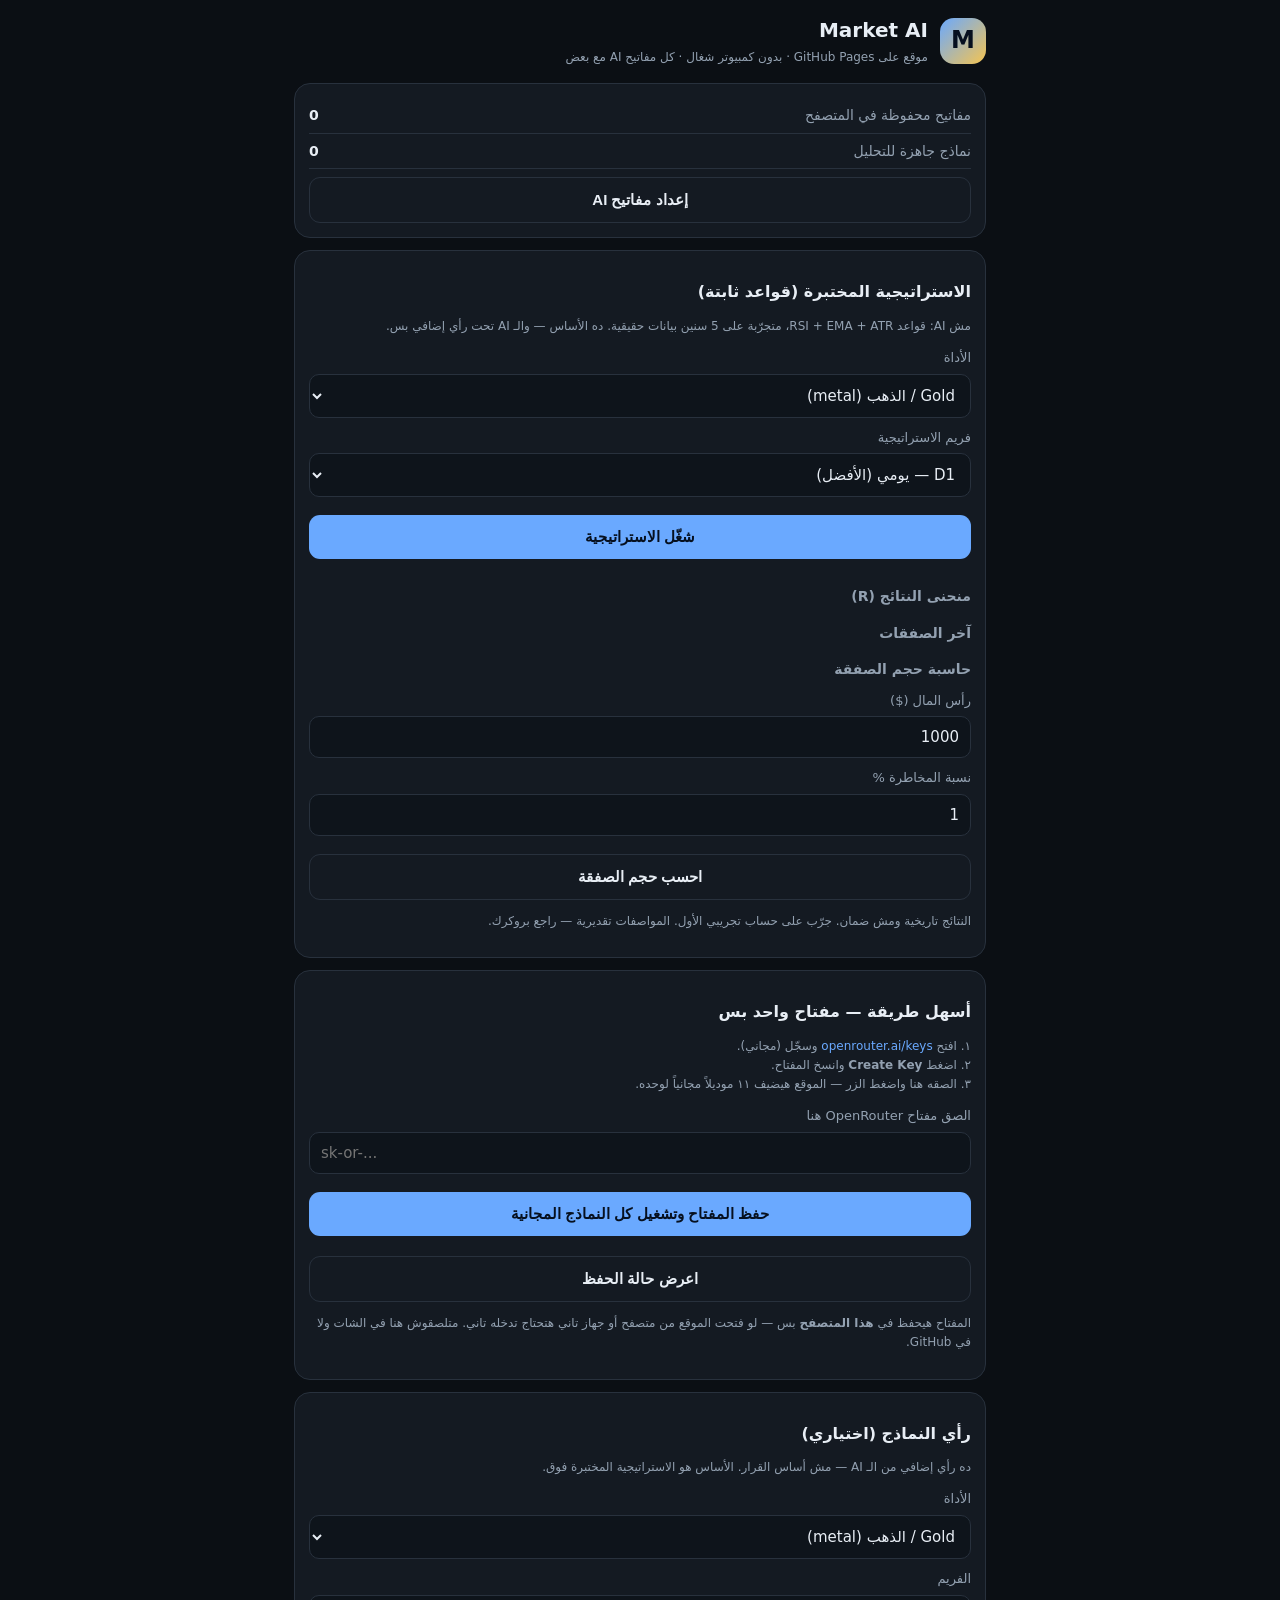
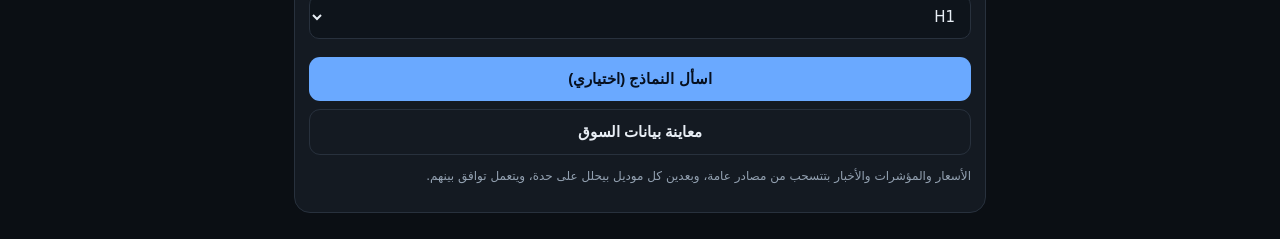
==== index.html @ bf94ded1 "Add backtested rule strategy and risk calculator" ====
<!doctype html>
<html lang="ar" dir="rtl">
<head>
<meta charset="utf-8">
<meta name="viewport" content="width=device-width, initial-scale=1, viewport-fit=cover">
<meta name="theme-color" content="#0b0f14">
<meta name="apple-mobile-web-app-capable" content="yes">
<meta name="mobile-web-app-capable" content="yes">
<title>Market AI — صفقة مدروسة بكل النماذج</title>
<link rel="manifest" href="manifest.webmanifest">
<link rel="apple-touch-icon" href="apple-touch-icon.png">
<link rel="stylesheet" href="style.css?v=8">
</head>
<body>
<header>
  <div class="logo">M</div>
  <div>
    <h1>Market AI</h1>
    <p class="sub">موقع على GitHub Pages · بدون كمبيوتر شغال · كل مفاتيح AI مع بعض</p>
  </div>
</header>

<div class="card">
  <div class="row"><span class="k">مفاتيح محفوظة في المتصفح</span><span class="v" id="keyCount">0</span></div>
  <div class="row"><span class="k">نماذج جاهزة للتحليل</span><span class="v" id="modelCount">0</span></div>
  <button class="ghost" onclick="toggleSettings()">إعداد مفاتيح AI</button>
</div>

<div class="card" id="strategyCard">
  <h2>الاستراتيجية المختبرة (قواعد ثابتة)</h2>
  <p class="note">مش AI: قواعد RSI + EMA + ATR، متجرّبة على 5 سنين بيانات حقيقية. ده الأساس — والـ AI تحت رأي إضافي بس.</p>
  <label>الأداة<select id="stratSymbol"></select></label>
  <label>فريم الاستراتيجية<select id="stratTf">
    <option value="D1" selected>D1 — يومي (الأفضل)</option>
    <option value="H4">H4 — 4 ساعات</option>
    <option value="H1">H1 — ساعة</option>
  </select></label>
  <button id="stratBtn" onclick="runStrategy()">شغّل الاستراتيجية</button>
  <p class="note" id="stratMsg"></p>
  <div id="stratStats" class="chips"></div>
  <div id="stratSignal"></div>
  <h3>منحنى النتائج (R)</h3>
  <div id="equityChart"></div>
  <h3>آخر الصفقات</h3>
  <div id="stratTrades"></div>
  <h3>حاسبة حجم الصفقة</h3>
  <label>رأس المال ($)<input id="acctSize" type="number" inputmode="decimal" min="1" value="1000"></label>
  <label>نسبة المخاطرة %<input id="riskPct" type="number" inputmode="decimal" min="0.1" step="0.1" value="1"></label>
  <button class="ghost" onclick="calcRisk()">احسب حجم الصفقة</button>
  <div id="riskOut" class="note"></div>
  <p class="note">النتائج تاريخية ومش ضمان. جرّب على حساب تجريبي الأول. المواصفات تقديرية — راجع بروكرك.</p>
</div>

<div class="card" id="quickCard">
  <h2>أسهل طريقة — مفتاح واحد بس</h2>
  <p class="note">١. افتح <a href="https://openrouter.ai/keys" target="_blank" rel="noopener">openrouter.ai/keys</a> وسجّل (مجاني).<br>٢. اضغط <b>Create Key</b> وانسخ المفتاح.<br>٣. الصقه هنا واضغط الزر — الموقع هيضيف ١١ موديلاً مجانياً لوحده.</p>
  <label>الصق مفتاح OpenRouter هنا<input id="quickKey" type="password" dir="ltr" autocomplete="off" placeholder="sk-or-..."></label>
  <button onclick="quickSetup()">حفظ المفتاح وتشغيل كل النماذج المجانية</button>
  <p class="note" id="quickMsg"></p>
  <button class="ghost" onclick="showSaveStatus()">اعرض حالة الحفظ</button>
  <p class="note">المفتاح هيحفظ في <b>هذا المتصفح</b> بس — لو فتحت الموقع من متصفح أو جهاز تاني هتحتاج تدخله تاني. متلصقوش هنا في الشات ولا في GitHub.</p>
</div>

<div class="card" id="settings" style="display:none">
  <h2>المزودون</h2>
  <div id="providerList"></div>
  <h2>إضافة / تعديل مزود</h2>
  <label>الاسم<input id="pName" placeholder="groq / openrouter / gemini ..."></label>
  <label>Base URL<input id="pUrl" dir="ltr" placeholder="https://api.groq.com/openai/v1"></label>
  <label>الموديل<input id="pModel" dir="ltr" placeholder="llama-3.3-70b-versatile"></label>
  <label>API key (مخفي)<input id="pKey" type="password" dir="ltr" autocomplete="off" placeholder="اتركه فاضي عشان تحافظ على المفتاح الحالي"></label>
  <button onclick="saveProvider()">حفظ المزود</button>
  <button class="ghost" onclick="addTemplates()">أضف قوالب المزودين المجانيين</button>
  <h2>كل النماذج المجانية بمفتاح واحد</h2>
  <button class="ghost" onclick="addFreeModels('openrouter')">أضف كل نماذج OpenRouter المجانية (11)</button>
  <button class="ghost" onclick="addFreeModels('groq')">أضف كل نماذج Groq المجانية (4)</button>
  <button class="ghost" onclick="addFreeModels('cerebras')">أضف كل نماذج Cerebras المجانية (2)</button>
  <p class="note">لازم تحفظ مفتاح المزود الأول (من الإعدادات فوق)، وبعدين اضغط الزر — كل الموديلات هتتحلل في نفس الوقت. المفاتيح بتتخزن في هذا المتصفح فقط (localStorage)، ومش موجودة على GitHub ولا في أي ملف. متشاركهوش في الشات.</p>
</div>

<div class="card">
  <h2>رأي النماذج (اختياري)</h2>
  <p class="note">ده رأي إضافي من الـ AI — مش أساس القرار. الأساس هو الاستراتيجية المختبرة فوق.</p>
  <label>الأداة<select id="symbol"></select></label>
  <label>الفريم<select id="interval">
    <option>M15</option><option>M30</option><option selected>H1</option><option>H4</option><option>D1</option>
  </select></label>
  <button id="runBtn" onclick="analyze()">اسأل النماذج (اختياري)</button>
  <button class="ghost" onclick="preview()">معاينة بيانات السوق</button>
  <p class="note">الأسعار والمؤشرات والأخبار بتتسحب من مصادر عامة، وبعدين كل موديل بيحلل على حدة، ويتعمل توافق بينهم.</p>
</div>

<div id="err" class="err"></div>
<div id="loading" class="note" style="display:none">جاري سحب بيانات السوق...</div>

<div class="card" id="snapshot" style="display:none">
  <h2>بيانات السوق</h2>
  <div id="snapInfo"></div>
  <h3>المؤشرات</h3><div id="snapInd" class="chips"></div>
  <h3>السوق الماكرو</h3><div id="snapMacro" class="chips"></div>
  <h3>الأخبار</h3><ul id="snapNews"></ul>
</div>

<div class="card" id="result" style="display:none">
  <div class="row"><span class="k">الصفقة المقترحة</span><span class="badge" id="bias">-</span></div>
  <div class="bar"><i id="confBar"></i></div>
  <div class="row"><span class="k">الثقة</span><span class="v" id="confText">-</span></div>
  <div class="row"><span class="k">الأداة / الفريم</span><span class="v" id="inst">-</span></div>
  <div class="row"><span class="k">الدخول</span><span class="v" id="entry">-</span></div>
  <div class="row"><span class="k">الوقف</span><span class="v" id="sl">-</span></div>
  <div class="row"><span class="k">الأهداف</span><span class="v" id="tp">-</span></div>
  <div class="row"><span class="k">العائد/المخاطرة</span><span class="v" id="rr">-</span></div>
  <div class="row"><span class="k">الإلغاء</span><span class="v" id="inv">-</span></div>
  <div class="row"><span class="k">شروط الدخول</span><span class="v" id="wait">-</span></div>
  <div class="row"><span class="k">التوافق</span><span class="v" id="agree">-</span></div>
  <p id="thesis"></p>
  <b class="k">العوامل:</b><ul id="factors"></ul>
  <div class="row"><span class="k">الأخبار</span><span class="v" id="newsImpact">-</span></div>
  <div class="row"><span class="k">تحذير</span><span class="v" id="risk">-</span></div>
  <h3>قراءة كل موديل</h3><div id="providersResult"></div>
  <h3>بيانات السوق المستخدمة</h3><div id="resultMarket"></div>
  <p class="note" id="stamp"></p>
</div>

<script src="app.js?v=8"></script>
</body>
</html>
---- style.css ----
:root{--bg:#0b0f14;--card:#141a22;--line:#28313d;--txt:#e8eef5;--dim:#93a1b1;--gold:#f5c451;--blue:#6aa9ff;--green:#43c77a;--red:#f2685e}
*{box-sizing:border-box}
body{margin:0;background:var(--bg);color:var(--txt);font-family:system-ui,-apple-system,"Segoe UI",Tahoma,sans-serif;padding:14px;max-width:720px;margin:auto;line-height:1.6}
header{display:flex;gap:12px;align-items:center;margin-bottom:16px}
.logo{width:46px;height:46px;border-radius:14px;background:linear-gradient(135deg,#6aa9ff,#f5c451);color:#06101f;display:grid;place-items:center;font-weight:900;font-size:24px}
h1{font-size:20px;margin:0}h2{font-size:16px;margin:14px 0 8px}h3{font-size:14px;margin:14px 0 6px;color:var(--dim)}
.sub{color:var(--dim);font-size:12px;margin:2px 0 0}
.card{background:var(--card);border:1px solid var(--line);border-radius:16px;padding:14px;margin-bottom:12px}
.row{display:flex;justify-content:space-between;gap:10px;padding:6px 0;border-bottom:1px solid var(--line);font-size:14px}
.row:last-child{border-bottom:0}.k{color:var(--dim)}.v{font-weight:700;text-align:left;word-break:break-word}
label{display:block;font-size:13px;color:var(--dim);margin:10px 0}
input,select{width:100%;margin-top:5px;padding:11px;border-radius:10px;border:1px solid var(--line);background:#0e141b;color:var(--txt);font-size:15px;font-family:inherit}
button{width:100%;padding:13px;border:0;border-radius:11px;background:var(--blue);color:#06101f;font-size:15px;font-weight:800;cursor:pointer;margin-top:8px}
button:disabled{background:#3d4652;color:#9aa6b4;cursor:not-allowed}
button.ghost{background:transparent;border:1px solid var(--line);color:var(--txt)}
button.mini{width:auto;padding:6px 12px;margin:4px 4px 0 0;font-size:12px;background:#263241;color:var(--txt)}
button.danger{background:#4a2424;color:#ffb3ae}
.badge{display:inline-block;padding:4px 12px;border-radius:999px;font-weight:900}
.buy{background:rgba(67,199,122,.18);color:var(--green)}
.sell{background:rgba(242,104,94,.18);color:var(--red)}
.wait{background:rgba(147,161,177,.2);color:var(--dim)}
.bar{height:8px;background:#222b36;border-radius:99px;overflow:hidden;margin:10px 0}
.bar>i{display:block;height:100%;background:var(--gold)}
ul{padding-inline-start:20px;margin:6px 0;font-size:14px}
a{color:var(--blue);text-decoration:none}
.provider{background:#0e141b;border:1px solid var(--line);border-radius:12px;padding:10px;margin:8px 0;font-size:14px}
.chips{display:flex;flex-wrap:wrap;gap:6px;margin:8px 0}
.chip{background:#0e141b;border:1px solid var(--line);border-radius:99px;padding:4px 10px;font-size:12px;color:var(--dim)}
.chip b{color:var(--txt)}
.tiny{font-size:12px;color:var(--dim)}
.note{color:var(--dim);font-size:12px}
.err{color:var(--red);font-size:13px;margin:8px 0}
.equity{width:100%;height:140px;background:#0e141b;border:1px solid var(--line);border-radius:12px;margin:6px 0}
.pos{color:var(--green)}.neg{color:var(--red)}
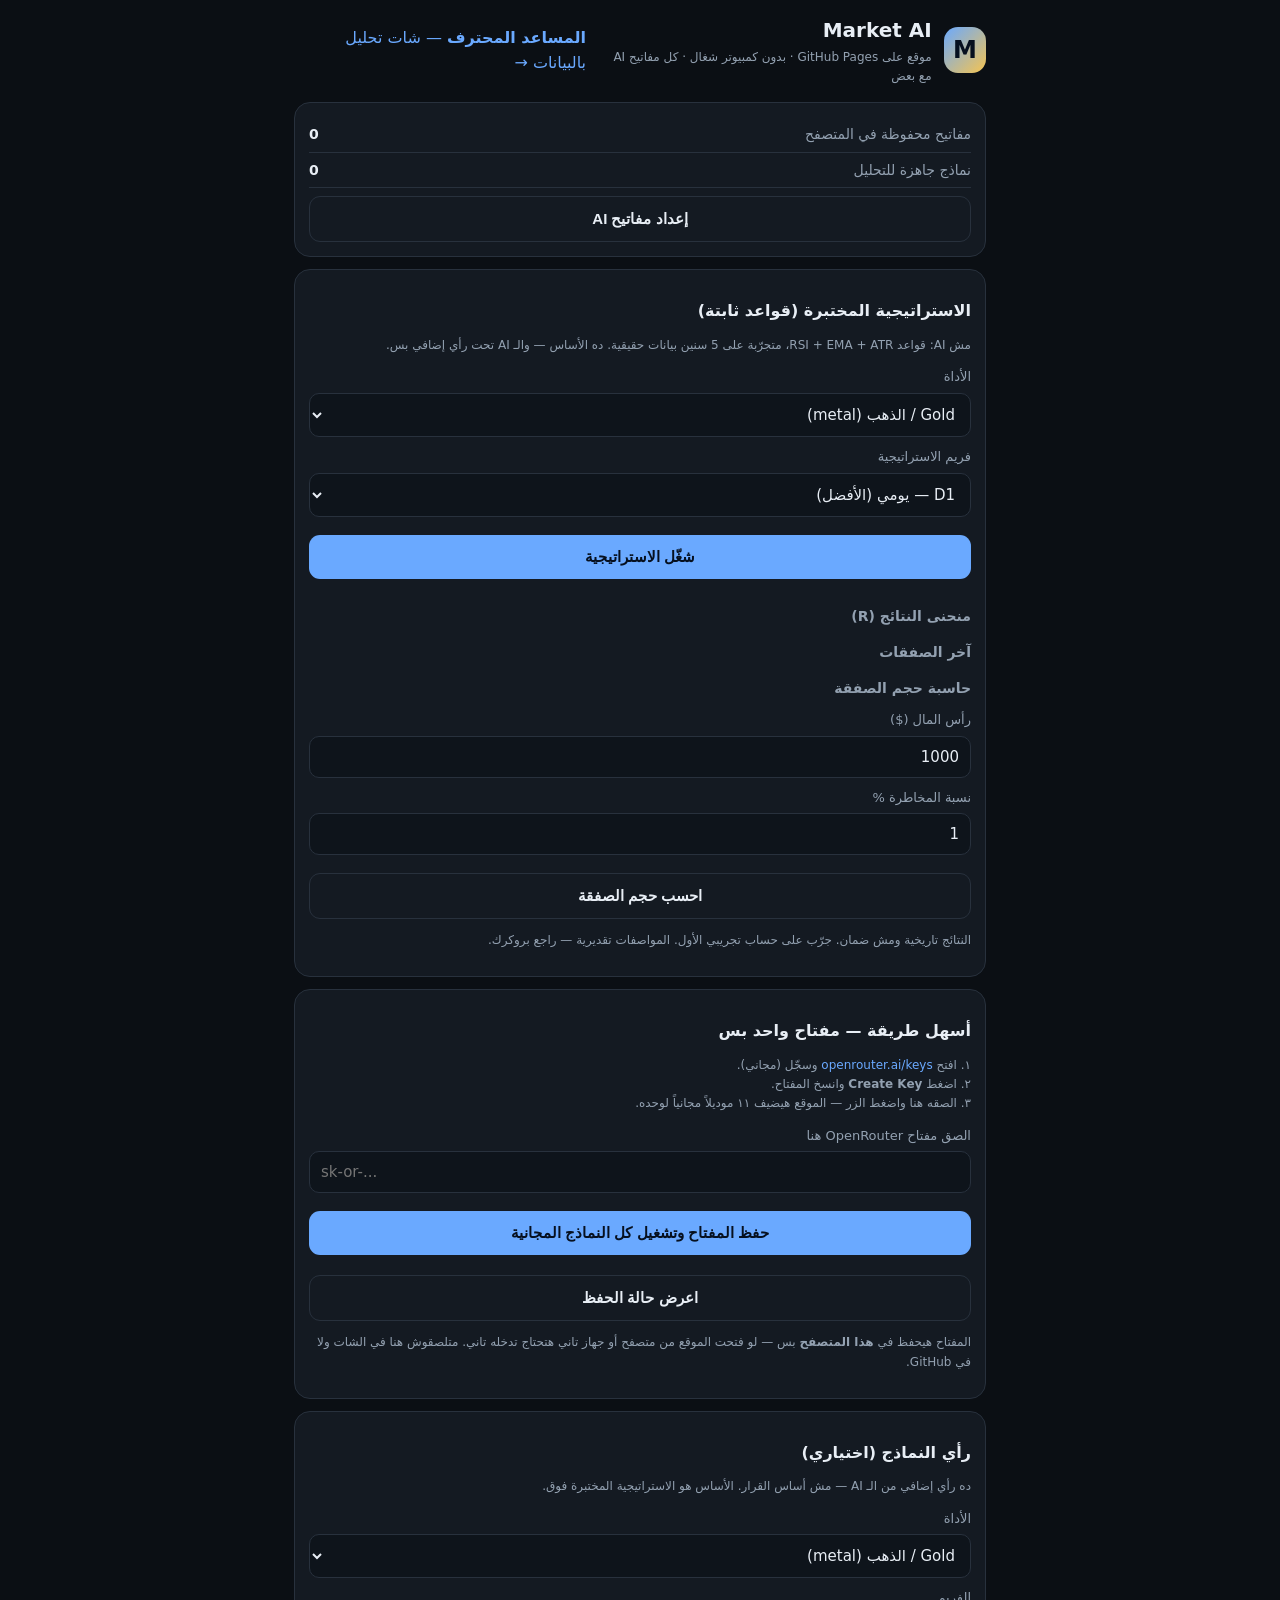
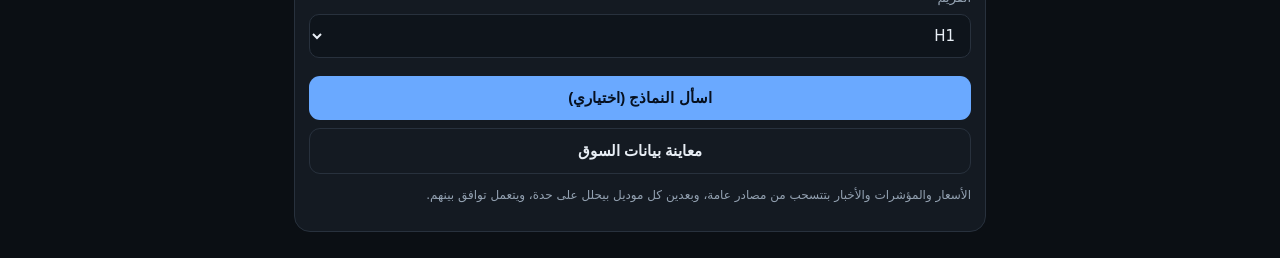
==== commit 8d7e22b9: "Add Market AI Pro chat assistant with grounded context and local AI bridge" ====
--- a/index.html
+++ b/index.html
@@ -9,7 +9,7 @@
 <title>Market AI — صفقة مدروسة بكل النماذج</title>
 <link rel="manifest" href="manifest.webmanifest">
 <link rel="apple-touch-icon" href="apple-touch-icon.png">
-<link rel="stylesheet" href="style.css?v=8">
+<link rel="stylesheet" href="style.css?v=9">
 </head>
 <body>
 <header>
@@ -18,6 +18,9 @@
     <h1>Market AI</h1>
     <p class="sub">موقع على GitHub Pages · بدون كمبيوتر شغال · كل مفاتيح AI مع بعض</p>
   </div>
+  <nav class="pro-nav" style="margin-inline-start:auto">
+    <a href="pro.html"><b>المساعد المحترف</b> — شات تحليل بالبيانات →</a>
+  </nav>
 </header>
 
 <div class="card">
@@ -122,6 +125,6 @@
   <p class="note" id="stamp"></p>
 </div>
 
-<script src="app.js?v=8"></script>
+<script src="app.js?v=9"></script>
 </body>
 </html>
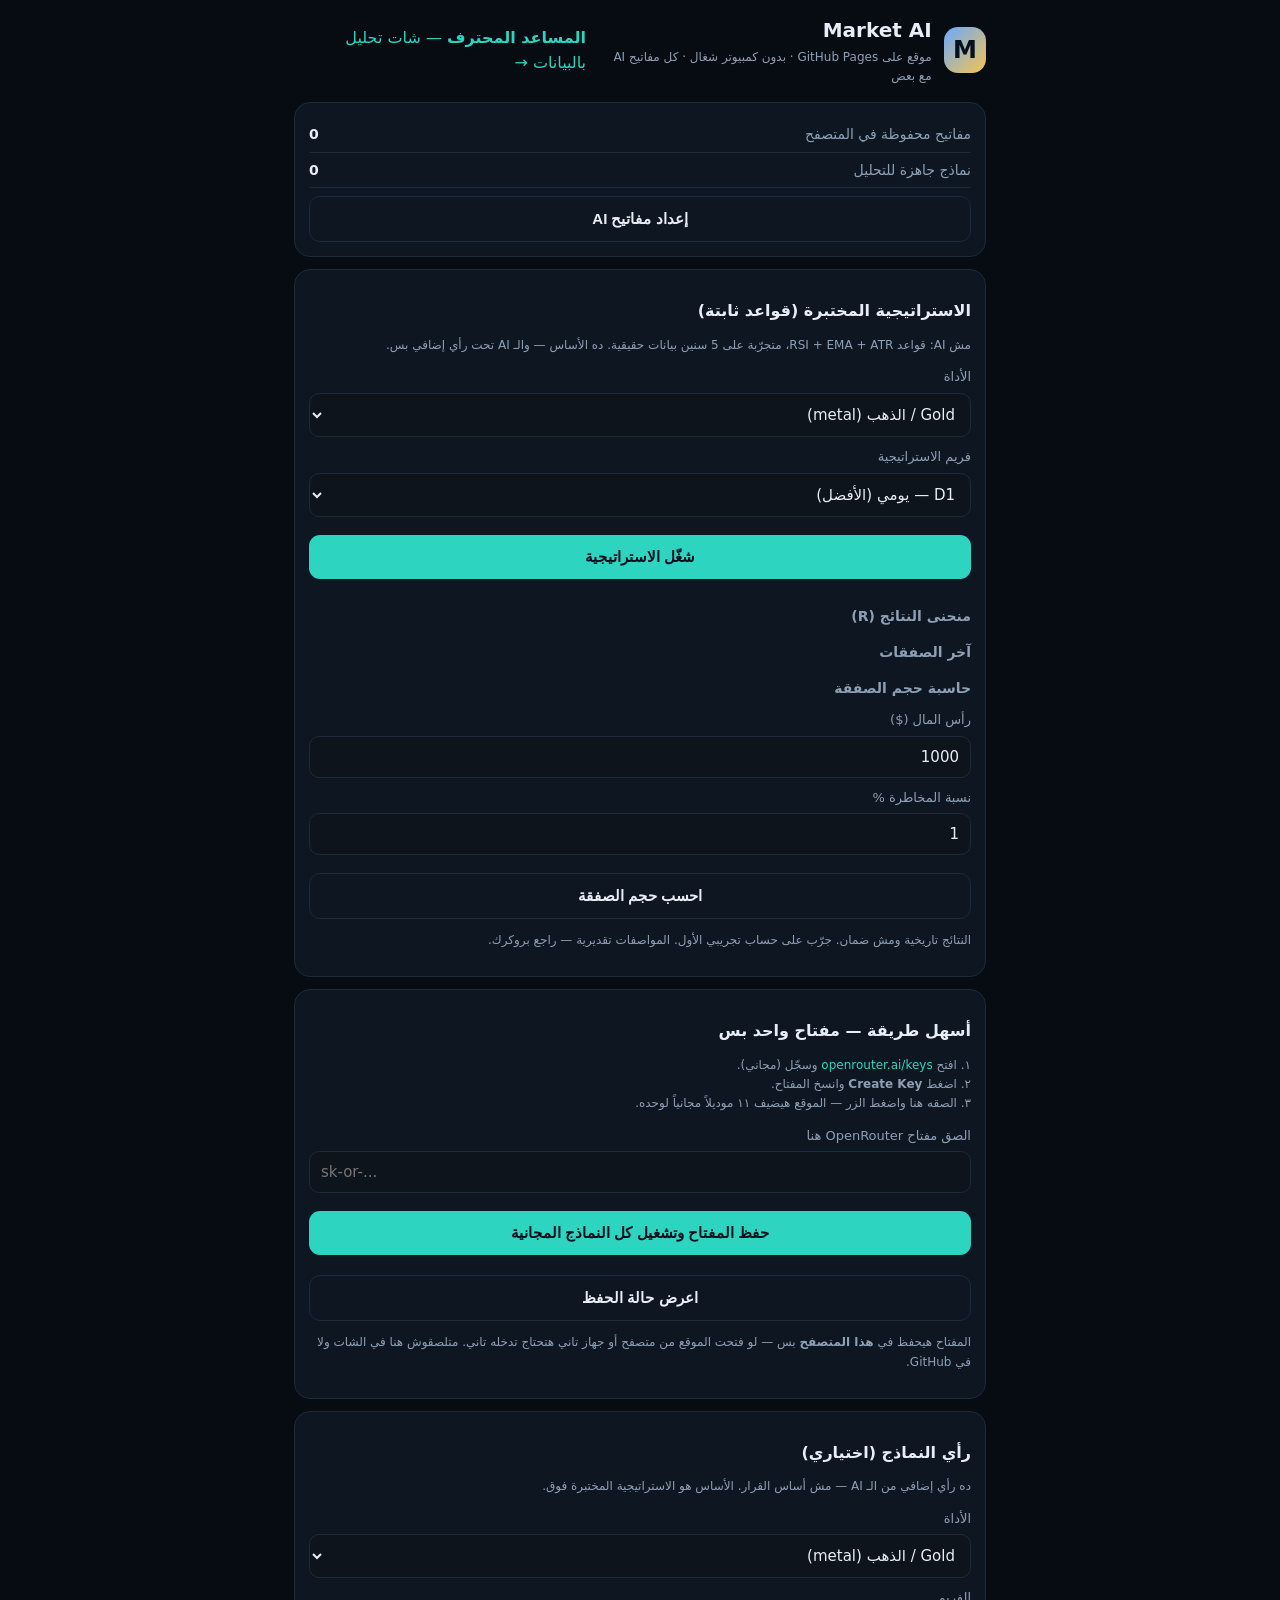
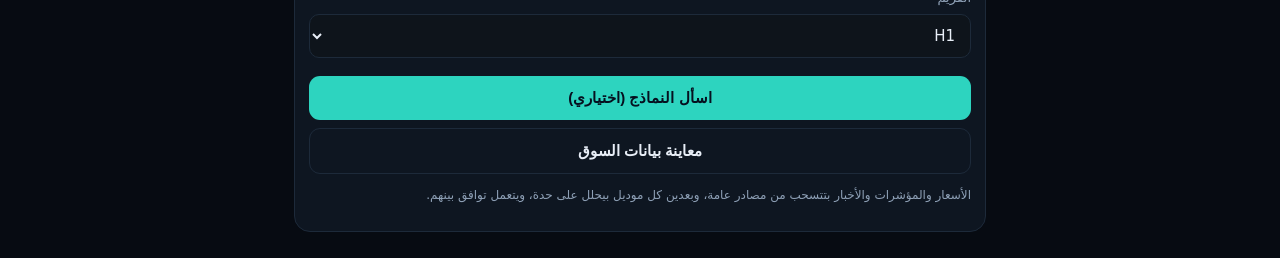
==== commit 514f728b: "Redesign Pro app with professional terminal UI and SVG icons" ====
--- a/index.html
+++ b/index.html
@@ -9,7 +9,7 @@
 <title>Market AI — صفقة مدروسة بكل النماذج</title>
 <link rel="manifest" href="manifest.webmanifest">
 <link rel="apple-touch-icon" href="apple-touch-icon.png">
-<link rel="stylesheet" href="style.css?v=9">
+<link rel="stylesheet" href="style.css?v=10">
 </head>
 <body>
 <header>
@@ -78,6 +78,9 @@
   <button class="ghost" onclick="addFreeModels('openrouter')">أضف كل نماذج OpenRouter المجانية (11)</button>
   <button class="ghost" onclick="addFreeModels('groq')">أضف كل نماذج Groq المجانية (4)</button>
   <button class="ghost" onclick="addFreeModels('cerebras')">أضف كل نماذج Cerebras المجانية (2)</button>
+  <button class="ghost" onclick="addFreeModels('gemini')">أضف كل نماذج Gemini (4)</button>
+  <button class="ghost" onclick="addFreeModels('huggingface')">أضف كل نماذج Hugging Face (4)</button>
+  <button class="ghost" onclick="addFreeModels('mistral')">أضف كل نماذج Mistral (3)</button>
   <p class="note">لازم تحفظ مفتاح المزود الأول (من الإعدادات فوق)، وبعدين اضغط الزر — كل الموديلات هتتحلل في نفس الوقت. المفاتيح بتتخزن في هذا المتصفح فقط (localStorage)، ومش موجودة على GitHub ولا في أي ملف. متشاركهوش في الشات.</p>
 </div>
 
@@ -125,6 +128,6 @@
   <p class="note" id="stamp"></p>
 </div>
 
-<script src="app.js?v=9"></script>
+<script src="app.js?v=10"></script>
 </body>
 </html>
--- a/style.css
+++ b/style.css
@@ -1,4 +1,4 @@
-:root{--bg:#0b0f14;--card:#141a22;--line:#28313d;--txt:#e8eef5;--dim:#93a1b1;--gold:#f5c451;--blue:#6aa9ff;--green:#43c77a;--red:#f2685e}
+:root{--bg:#070b12;--card:#0e1621;--line:#1d2a3a;--txt:#e8eef7;--dim:#8ea0b6;--gold:#f0b64a;--blue:#2dd4bf;--green:#3ddc97;--red:#f2726f}
 *{box-sizing:border-box}
 body{margin:0;background:var(--bg);color:var(--txt);font-family:system-ui,-apple-system,"Segoe UI",Tahoma,sans-serif;padding:14px;max-width:720px;margin:auto;line-height:1.6}
 header{display:flex;gap:12px;align-items:center;margin-bottom:16px}
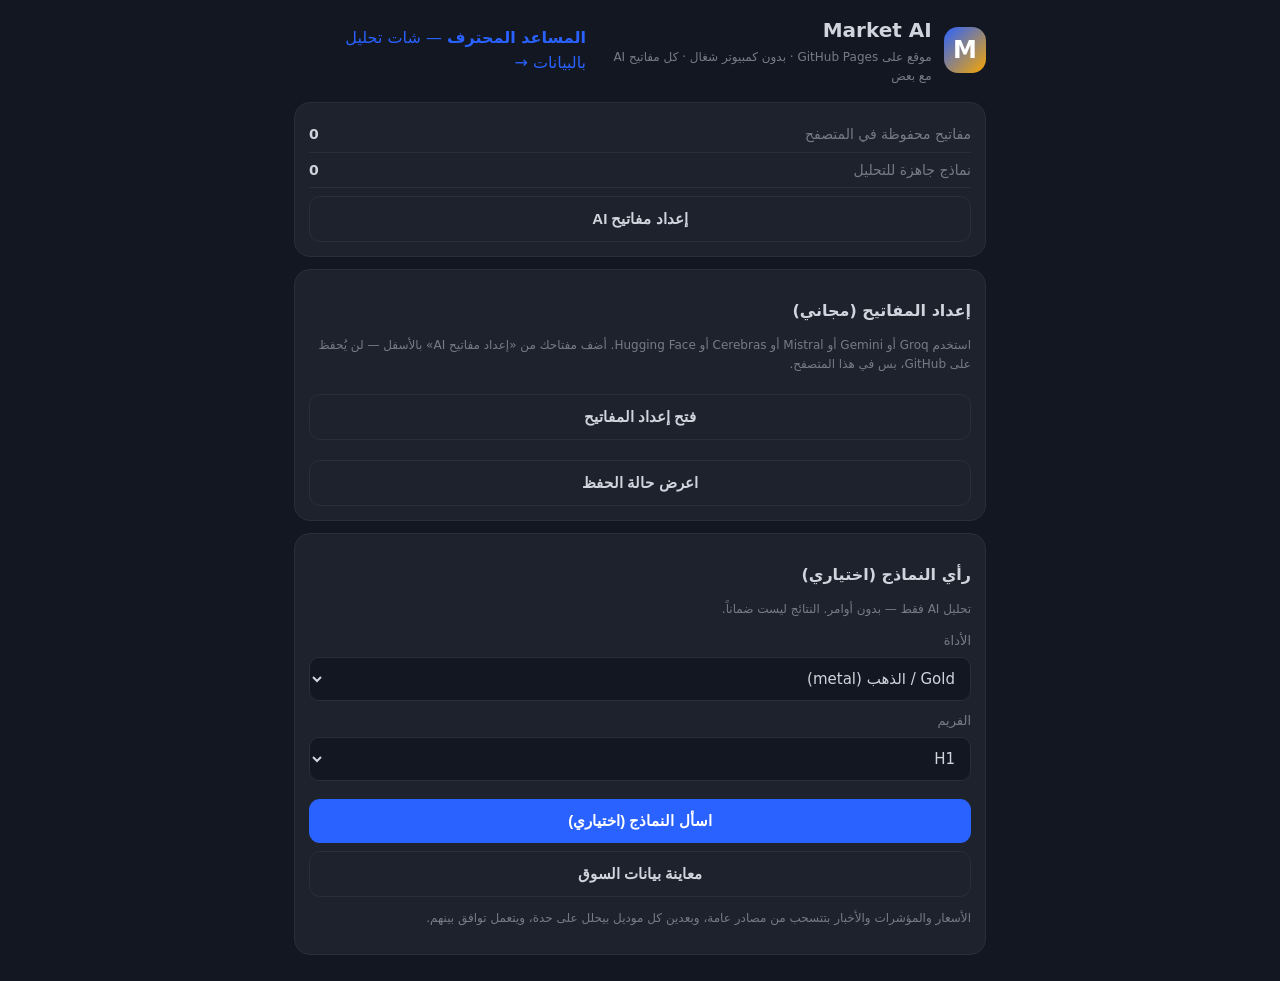
==== commit 8cc8feee: "Remove strategy and OpenRouter; switch to dark professional UI" ====
--- a/index.html
+++ b/index.html
@@ -9,7 +9,7 @@
 <title>Market AI — صفقة مدروسة بكل النماذج</title>
 <link rel="manifest" href="manifest.webmanifest">
 <link rel="apple-touch-icon" href="apple-touch-icon.png">
-<link rel="stylesheet" href="style.css?v=10">
+<link rel="stylesheet" href="style.css?v=11">
 </head>
 <body>
 <header>
@@ -29,39 +29,12 @@
   <button class="ghost" onclick="toggleSettings()">إعداد مفاتيح AI</button>
 </div>
 
-<div class="card" id="strategyCard">
-  <h2>الاستراتيجية المختبرة (قواعد ثابتة)</h2>
-  <p class="note">مش AI: قواعد RSI + EMA + ATR، متجرّبة على 5 سنين بيانات حقيقية. ده الأساس — والـ AI تحت رأي إضافي بس.</p>
-  <label>الأداة<select id="stratSymbol"></select></label>
-  <label>فريم الاستراتيجية<select id="stratTf">
-    <option value="D1" selected>D1 — يومي (الأفضل)</option>
-    <option value="H4">H4 — 4 ساعات</option>
-    <option value="H1">H1 — ساعة</option>
-  </select></label>
-  <button id="stratBtn" onclick="runStrategy()">شغّل الاستراتيجية</button>
-  <p class="note" id="stratMsg"></p>
-  <div id="stratStats" class="chips"></div>
-  <div id="stratSignal"></div>
-  <h3>منحنى النتائج (R)</h3>
-  <div id="equityChart"></div>
-  <h3>آخر الصفقات</h3>
-  <div id="stratTrades"></div>
-  <h3>حاسبة حجم الصفقة</h3>
-  <label>رأس المال ($)<input id="acctSize" type="number" inputmode="decimal" min="1" value="1000"></label>
-  <label>نسبة المخاطرة %<input id="riskPct" type="number" inputmode="decimal" min="0.1" step="0.1" value="1"></label>
-  <button class="ghost" onclick="calcRisk()">احسب حجم الصفقة</button>
-  <div id="riskOut" class="note"></div>
-  <p class="note">النتائج تاريخية ومش ضمان. جرّب على حساب تجريبي الأول. المواصفات تقديرية — راجع بروكرك.</p>
-</div>
-
 <div class="card" id="quickCard">
-  <h2>أسهل طريقة — مفتاح واحد بس</h2>
-  <p class="note">١. افتح <a href="https://openrouter.ai/keys" target="_blank" rel="noopener">openrouter.ai/keys</a> وسجّل (مجاني).<br>٢. اضغط <b>Create Key</b> وانسخ المفتاح.<br>٣. الصقه هنا واضغط الزر — الموقع هيضيف ١١ موديلاً مجانياً لوحده.</p>
-  <label>الصق مفتاح OpenRouter هنا<input id="quickKey" type="password" dir="ltr" autocomplete="off" placeholder="sk-or-..."></label>
-  <button onclick="quickSetup()">حفظ المفتاح وتشغيل كل النماذج المجانية</button>
+  <h2>إعداد المفاتيح (مجاني)</h2>
+  <p class="note">استخدم Groq أو Gemini أو Mistral أو Cerebras أو Hugging Face. أضف مفتاحك من «إعداد مفاتيح AI» بالأسفل — لن يُحفظ على GitHub، بس في هذا المتصفح.</p>
+  <button class="ghost" onclick="toggleSettings()">فتح إعداد المفاتيح</button>
   <p class="note" id="quickMsg"></p>
   <button class="ghost" onclick="showSaveStatus()">اعرض حالة الحفظ</button>
-  <p class="note">المفتاح هيحفظ في <b>هذا المتصفح</b> بس — لو فتحت الموقع من متصفح أو جهاز تاني هتحتاج تدخله تاني. متلصقوش هنا في الشات ولا في GitHub.</p>
 </div>
 
 <div class="card" id="settings" style="display:none">
@@ -75,7 +48,6 @@
   <button onclick="saveProvider()">حفظ المزود</button>
   <button class="ghost" onclick="addTemplates()">أضف قوالب المزودين المجانيين</button>
   <h2>كل النماذج المجانية بمفتاح واحد</h2>
-  <button class="ghost" onclick="addFreeModels('openrouter')">أضف كل نماذج OpenRouter المجانية (11)</button>
   <button class="ghost" onclick="addFreeModels('groq')">أضف كل نماذج Groq المجانية (4)</button>
   <button class="ghost" onclick="addFreeModels('cerebras')">أضف كل نماذج Cerebras المجانية (2)</button>
   <button class="ghost" onclick="addFreeModels('gemini')">أضف كل نماذج Gemini (4)</button>
@@ -86,7 +58,7 @@
 
 <div class="card">
   <h2>رأي النماذج (اختياري)</h2>
-  <p class="note">ده رأي إضافي من الـ AI — مش أساس القرار. الأساس هو الاستراتيجية المختبرة فوق.</p>
+  <p class="note">تحليل AI فقط — بدون أوامر. النتائج ليست ضماناً.</p>
   <label>الأداة<select id="symbol"></select></label>
   <label>الفريم<select id="interval">
     <option>M15</option><option>M30</option><option selected>H1</option><option>H4</option><option>D1</option>
@@ -128,6 +100,6 @@
   <p class="note" id="stamp"></p>
 </div>
 
-<script src="app.js?v=10"></script>
+<script src="app.js?v=12"></script>
 </body>
 </html>
--- a/style.css
+++ b/style.css
@@ -1,34 +1,34 @@
-:root{--bg:#070b12;--card:#0e1621;--line:#1d2a3a;--txt:#e8eef7;--dim:#8ea0b6;--gold:#f0b64a;--blue:#2dd4bf;--green:#3ddc97;--red:#f2726f}
+:root{--bg:#131722;--card:#1e222d;--line:#2a2e39;--txt:#d1d4dc;--dim:#787b86;--gold:#f7a600;--blue:#2962ff;--green:#089981;--red:#f23645}
 *{box-sizing:border-box}
 body{margin:0;background:var(--bg);color:var(--txt);font-family:system-ui,-apple-system,"Segoe UI",Tahoma,sans-serif;padding:14px;max-width:720px;margin:auto;line-height:1.6}
 header{display:flex;gap:12px;align-items:center;margin-bottom:16px}
-.logo{width:46px;height:46px;border-radius:14px;background:linear-gradient(135deg,#6aa9ff,#f5c451);color:#06101f;display:grid;place-items:center;font-weight:900;font-size:24px}
+.logo{width:46px;height:46px;border-radius:14px;background:linear-gradient(135deg,#2962ff,#f7a600);color:#fff;display:grid;place-items:center;font-weight:900;font-size:24px}
 h1{font-size:20px;margin:0}h2{font-size:16px;margin:14px 0 8px}h3{font-size:14px;margin:14px 0 6px;color:var(--dim)}
 .sub{color:var(--dim);font-size:12px;margin:2px 0 0}
 .card{background:var(--card);border:1px solid var(--line);border-radius:16px;padding:14px;margin-bottom:12px}
 .row{display:flex;justify-content:space-between;gap:10px;padding:6px 0;border-bottom:1px solid var(--line);font-size:14px}
 .row:last-child{border-bottom:0}.k{color:var(--dim)}.v{font-weight:700;text-align:left;word-break:break-word}
 label{display:block;font-size:13px;color:var(--dim);margin:10px 0}
-input,select{width:100%;margin-top:5px;padding:11px;border-radius:10px;border:1px solid var(--line);background:#0e141b;color:var(--txt);font-size:15px;font-family:inherit}
-button{width:100%;padding:13px;border:0;border-radius:11px;background:var(--blue);color:#06101f;font-size:15px;font-weight:800;cursor:pointer;margin-top:8px}
-button:disabled{background:#3d4652;color:#9aa6b4;cursor:not-allowed}
+input,select{width:100%;margin-top:5px;padding:11px;border-radius:10px;border:1px solid var(--line);background:#131722;color:var(--txt);font-size:15px;font-family:inherit}
+button{width:100%;padding:13px;border:0;border-radius:11px;background:var(--blue);color:#fff;font-size:15px;font-weight:800;cursor:pointer;margin-top:8px}
+button:disabled{background:#2a2e39;color:#787b86;cursor:not-allowed}
 button.ghost{background:transparent;border:1px solid var(--line);color:var(--txt)}
-button.mini{width:auto;padding:6px 12px;margin:4px 4px 0 0;font-size:12px;background:#263241;color:var(--txt)}
-button.danger{background:#4a2424;color:#ffb3ae}
+button.mini{width:auto;padding:6px 12px;margin:4px 4px 0 0;font-size:12px;background:#252936;color:var(--txt)}
+button.danger{background:#4a1f24;color:#ffb3ae}
 .badge{display:inline-block;padding:4px 12px;border-radius:999px;font-weight:900}
-.buy{background:rgba(67,199,122,.18);color:var(--green)}
-.sell{background:rgba(242,104,94,.18);color:var(--red)}
-.wait{background:rgba(147,161,177,.2);color:var(--dim)}
-.bar{height:8px;background:#222b36;border-radius:99px;overflow:hidden;margin:10px 0}
+.buy{background:rgba(8,153,129,.18);color:var(--green)}
+.sell{background:rgba(242,54,69,.18);color:var(--red)}
+.wait{background:rgba(120,123,134,.2);color:var(--dim)}
+.bar{height:8px;background:#131722;border-radius:99px;overflow:hidden;margin:10px 0}
 .bar>i{display:block;height:100%;background:var(--gold)}
 ul{padding-inline-start:20px;margin:6px 0;font-size:14px}
 a{color:var(--blue);text-decoration:none}
-.provider{background:#0e141b;border:1px solid var(--line);border-radius:12px;padding:10px;margin:8px 0;font-size:14px}
+.provider{background:#131722;border:1px solid var(--line);border-radius:12px;padding:10px;margin:8px 0;font-size:14px}
 .chips{display:flex;flex-wrap:wrap;gap:6px;margin:8px 0}
-.chip{background:#0e141b;border:1px solid var(--line);border-radius:99px;padding:4px 10px;font-size:12px;color:var(--dim)}
+.chip{background:#131722;border:1px solid var(--line);border-radius:99px;padding:4px 10px;font-size:12px;color:var(--dim)}
 .chip b{color:var(--txt)}
 .tiny{font-size:12px;color:var(--dim)}
 .note{color:var(--dim);font-size:12px}
 .err{color:var(--red);font-size:13px;margin:8px 0}
-.equity{width:100%;height:140px;background:#0e141b;border:1px solid var(--line);border-radius:12px;margin:6px 0}
-.pos{color:var(--green)}.neg{color:var(--red)}
+.equity{width:100%;height:140px;background:#131722;border:1px solid var(--line);border-radius:12px;margin:6px 0}
+.pos{color:var(--green)}.neg{color:var(--red)}
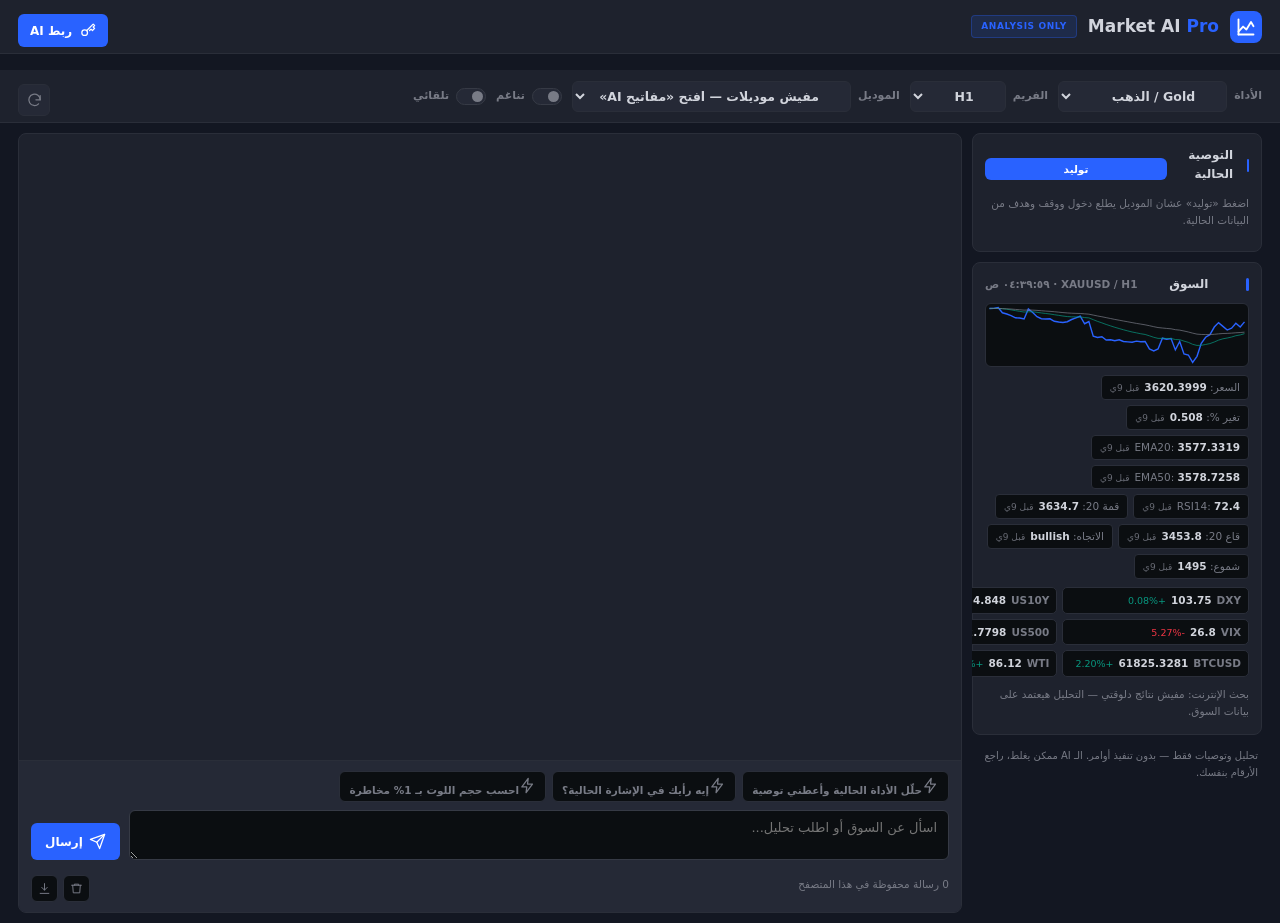
==== commit 438e9a75: "Make macro live with per-number freshness and fix the Pages root Macro context still came from the s" ====
--- a/index.html
+++ b/index.html
@@ -3,103 +3,22 @@
 <head>
 <meta charset="utf-8">
 <meta name="viewport" content="width=device-width, initial-scale=1, viewport-fit=cover">
-<meta name="theme-color" content="#0b0f14">
-<meta name="apple-mobile-web-app-capable" content="yes">
-<meta name="mobile-web-app-capable" content="yes">
-<title>Market AI — صفقة مدروسة بكل النماذج</title>
-<link rel="manifest" href="manifest.webmanifest">
-<link rel="apple-touch-icon" href="apple-touch-icon.png">
-<link rel="stylesheet" href="style.css?v=11">
+<meta name="theme-color" content="#131722">
+<title>Market AI Pro</title>
+<link rel="canonical" href="./pro.html">
+<meta http-equiv="refresh" content="0;url=./pro.html">
+<script>
+  // Root of the Pages site opens the app instead of 404; keep query/hash.
+  location.replace('./pro.html' + location.search + location.hash);
+</script>
+<style>
+  html,body{margin:0;height:100%;background:#131722;color:#d1d4dc;
+    font-family:system-ui,-apple-system,"Segoe UI",Tahoma,sans-serif}
+  body{display:grid;place-items:center}
+  a{color:#2962ff}
+</style>
 </head>
 <body>
-<header>
-  <div class="logo">M</div>
-  <div>
-    <h1>Market AI</h1>
-    <p class="sub">موقع على GitHub Pages · بدون كمبيوتر شغال · كل مفاتيح AI مع بعض</p>
-  </div>
-  <nav class="pro-nav" style="margin-inline-start:auto">
-    <a href="pro.html"><b>المساعد المحترف</b> — شات تحليل بالبيانات →</a>
-  </nav>
-</header>
-
-<div class="card">
-  <div class="row"><span class="k">مفاتيح محفوظة في المتصفح</span><span class="v" id="keyCount">0</span></div>
-  <div class="row"><span class="k">نماذج جاهزة للتحليل</span><span class="v" id="modelCount">0</span></div>
-  <button class="ghost" onclick="toggleSettings()">إعداد مفاتيح AI</button>
-</div>
-
-<div class="card" id="quickCard">
-  <h2>إعداد المفاتيح (مجاني)</h2>
-  <p class="note">استخدم Groq أو Gemini أو Mistral أو Cerebras أو Hugging Face. أضف مفتاحك من «إعداد مفاتيح AI» بالأسفل — لن يُحفظ على GitHub، بس في هذا المتصفح.</p>
-  <button class="ghost" onclick="toggleSettings()">فتح إعداد المفاتيح</button>
-  <p class="note" id="quickMsg"></p>
-  <button class="ghost" onclick="showSaveStatus()">اعرض حالة الحفظ</button>
-</div>
-
-<div class="card" id="settings" style="display:none">
-  <h2>المزودون</h2>
-  <div id="providerList"></div>
-  <h2>إضافة / تعديل مزود</h2>
-  <label>الاسم<input id="pName" placeholder="groq / openrouter / gemini ..."></label>
-  <label>Base URL<input id="pUrl" dir="ltr" placeholder="https://api.groq.com/openai/v1"></label>
-  <label>الموديل<input id="pModel" dir="ltr" placeholder="llama-3.3-70b-versatile"></label>
-  <label>API key (مخفي)<input id="pKey" type="password" dir="ltr" autocomplete="off" placeholder="اتركه فاضي عشان تحافظ على المفتاح الحالي"></label>
-  <button onclick="saveProvider()">حفظ المزود</button>
-  <button class="ghost" onclick="addTemplates()">أضف قوالب المزودين المجانيين</button>
-  <h2>كل النماذج المجانية بمفتاح واحد</h2>
-  <button class="ghost" onclick="addFreeModels('groq')">أضف كل نماذج Groq المجانية (4)</button>
-  <button class="ghost" onclick="addFreeModels('cerebras')">أضف كل نماذج Cerebras المجانية (2)</button>
-  <button class="ghost" onclick="addFreeModels('gemini')">أضف كل نماذج Gemini (4)</button>
-  <button class="ghost" onclick="addFreeModels('huggingface')">أضف كل نماذج Hugging Face (4)</button>
-  <button class="ghost" onclick="addFreeModels('mistral')">أضف كل نماذج Mistral (3)</button>
-  <p class="note">لازم تحفظ مفتاح المزود الأول (من الإعدادات فوق)، وبعدين اضغط الزر — كل الموديلات هتتحلل في نفس الوقت. المفاتيح بتتخزن في هذا المتصفح فقط (localStorage)، ومش موجودة على GitHub ولا في أي ملف. متشاركهوش في الشات.</p>
-</div>
-
-<div class="card">
-  <h2>رأي النماذج (اختياري)</h2>
-  <p class="note">تحليل AI فقط — بدون أوامر. النتائج ليست ضماناً.</p>
-  <label>الأداة<select id="symbol"></select></label>
-  <label>الفريم<select id="interval">
-    <option>M15</option><option>M30</option><option selected>H1</option><option>H4</option><option>D1</option>
-  </select></label>
-  <button id="runBtn" onclick="analyze()">اسأل النماذج (اختياري)</button>
-  <button class="ghost" onclick="preview()">معاينة بيانات السوق</button>
-  <p class="note">الأسعار والمؤشرات والأخبار بتتسحب من مصادر عامة، وبعدين كل موديل بيحلل على حدة، ويتعمل توافق بينهم.</p>
-</div>
-
-<div id="err" class="err"></div>
-<div id="loading" class="note" style="display:none">جاري سحب بيانات السوق...</div>
-
-<div class="card" id="snapshot" style="display:none">
-  <h2>بيانات السوق</h2>
-  <div id="snapInfo"></div>
-  <h3>المؤشرات</h3><div id="snapInd" class="chips"></div>
-  <h3>السوق الماكرو</h3><div id="snapMacro" class="chips"></div>
-  <h3>الأخبار</h3><ul id="snapNews"></ul>
-</div>
-
-<div class="card" id="result" style="display:none">
-  <div class="row"><span class="k">الصفقة المقترحة</span><span class="badge" id="bias">-</span></div>
-  <div class="bar"><i id="confBar"></i></div>
-  <div class="row"><span class="k">الثقة</span><span class="v" id="confText">-</span></div>
-  <div class="row"><span class="k">الأداة / الفريم</span><span class="v" id="inst">-</span></div>
-  <div class="row"><span class="k">الدخول</span><span class="v" id="entry">-</span></div>
-  <div class="row"><span class="k">الوقف</span><span class="v" id="sl">-</span></div>
-  <div class="row"><span class="k">الأهداف</span><span class="v" id="tp">-</span></div>
-  <div class="row"><span class="k">العائد/المخاطرة</span><span class="v" id="rr">-</span></div>
-  <div class="row"><span class="k">الإلغاء</span><span class="v" id="inv">-</span></div>
-  <div class="row"><span class="k">شروط الدخول</span><span class="v" id="wait">-</span></div>
-  <div class="row"><span class="k">التوافق</span><span class="v" id="agree">-</span></div>
-  <p id="thesis"></p>
-  <b class="k">العوامل:</b><ul id="factors"></ul>
-  <div class="row"><span class="k">الأخبار</span><span class="v" id="newsImpact">-</span></div>
-  <div class="row"><span class="k">تحذير</span><span class="v" id="risk">-</span></div>
-  <h3>قراءة كل موديل</h3><div id="providersResult"></div>
-  <h3>بيانات السوق المستخدمة</h3><div id="resultMarket"></div>
-  <p class="note" id="stamp"></p>
-</div>
-
-<script src="app.js?v=12"></script>
+  <p>جاري فتح <a href="./pro.html">Market AI Pro</a>…</p>
 </body>
 </html>
